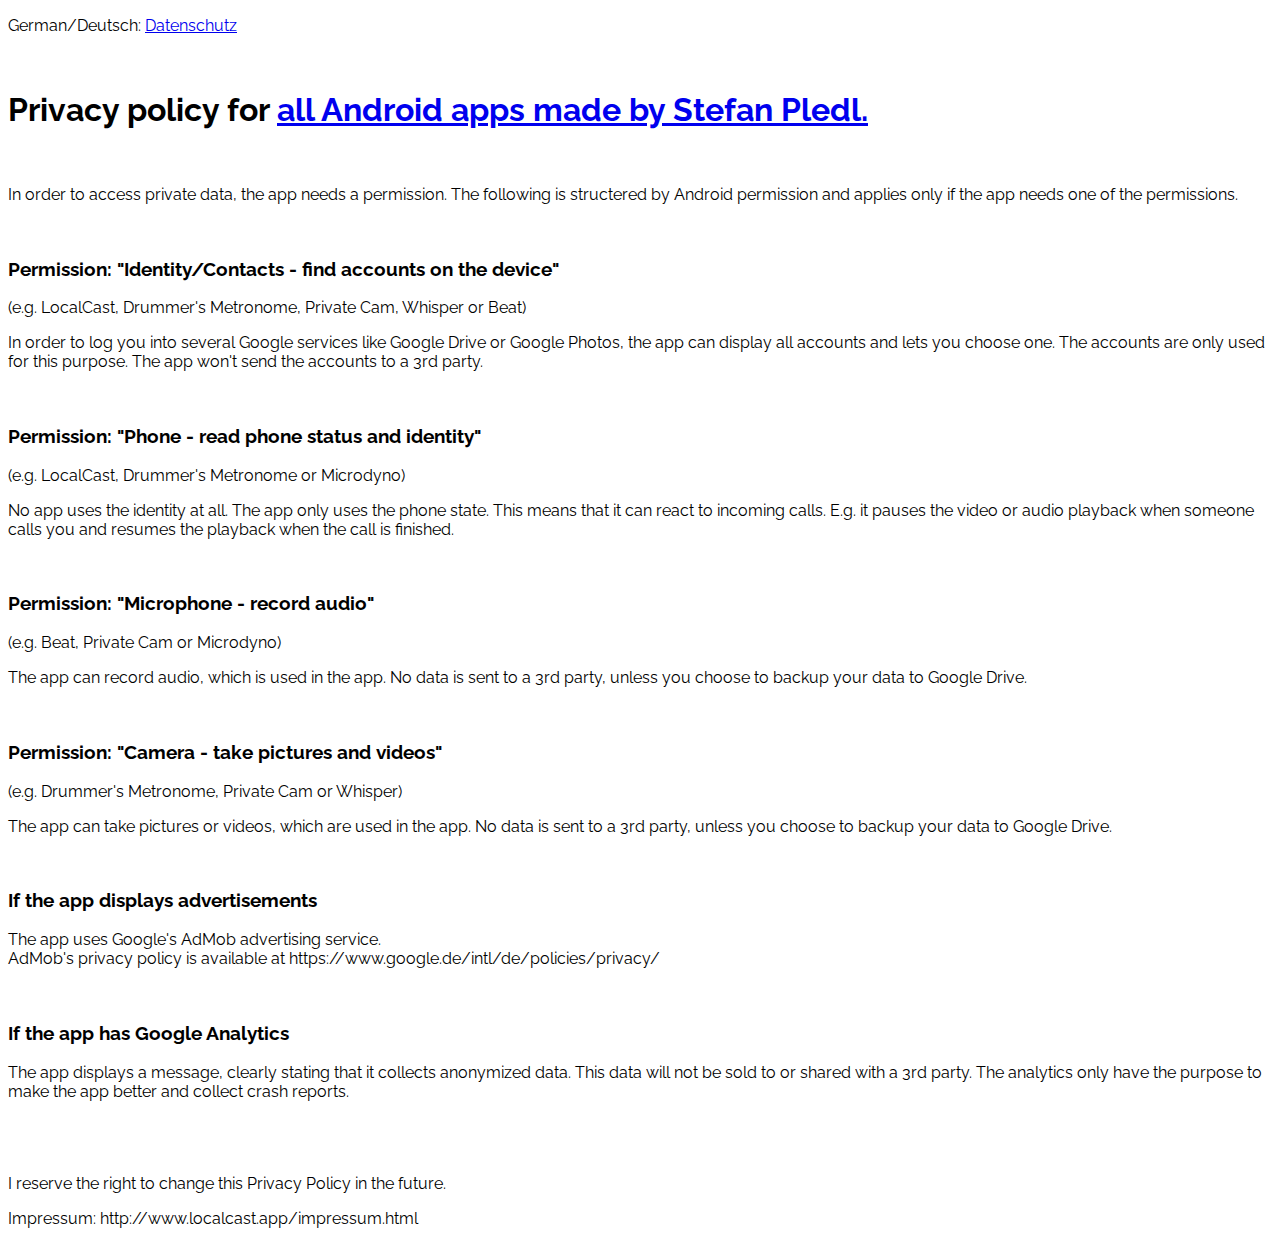
==== androidpermissions.html @ 36a939ad "Create androidpermissions.html" ====
<!DOCTYPE html>
<html>

<head>
    <meta charset="utf-8">
    <meta http-equiv="X-UA-Compatible" content="IE=edge">
    <title>Privacy policy</title>
    <meta name="Android Permissions">
    <link rel="stylesheet" href="main.css"> </head>
    <link href="https://fonts.googleapis.com/css?family=Raleway" rel="stylesheet">
    <style>
      body {
        font-family: 'Raleway', serif;
        font-size: 16px;
      }
    </style>
<body>
    <p>German/Deutsch: <a href="datenschutz.html"> Datenschutz</a><p>
    <br>
    <h1>Privacy policy for <a href="https://play.google.com/store/apps/dev?id=4965522548888268835">all Android apps made by Stefan Pledl.</a></h1>
    <br>
<p>In order to access private data, the app needs a permission. The following is structered by Android permission and applies only if the app needs one of the permissions.</p>
    <br>
    <h3>Permission: "Identity/Contacts - find accounts on the device"
    </h3>
    <p>(e.g. LocalCast, Drummer's Metronome, Private Cam, Whisper or Beat)</p>
   
    <p>In order to log you into several Google services like Google Drive or Google Photos, the app can display all accounts and lets you choose one. The accounts are only used for this purpose. The app won't send the accounts to a 3rd party.</p>
    
    <br>
        <h3>Permission: "Phone - read phone status and identity"</h3>
    <p>(e.g. LocalCast, Drummer's Metronome or Microdyno)</p>
    <p>No app uses the identity at all. The app only uses the phone state. This means that it can react to incoming calls. E.g. it pauses the video or audio playback when someone calls you and resumes the playback when the call is finished.</p>
    <br>
    <h3>Permission: "Microphone - record audio"</h3>
    <p> (e.g. Beat, Private Cam or Microdyno)</p>
    <p>The app can record audio, which is used in the app. No data is sent to a 3rd party, unless you choose to backup your data to Google Drive.</p>
    <br>
    <h3>Permission: "Camera - take pictures and videos"</h3>
    <p>(e.g. Drummer's Metronome, Private Cam or Whisper)</p>
    <p>The app can take pictures or videos, which are used in the app. No data is sent to a 3rd party, unless you choose to backup your data to Google Drive.</p>
<br>
    <h3>If the app displays advertisements</h3>
    <p>The app uses Google's AdMob advertising service.
        <br>AdMob's privacy policy is available at https://www.google.de/intl/de/policies/privacy/</p>
<br>
    <h3>If the app has Google Analytics</h3>
    <p>The app displays a message, clearly stating that it collects anonymized data. This data will not be sold to or shared with a 3rd party. The analytics only have the purpose to make the app better and collect crash reports.
    <br>

    
    
    <br><br><br>
    <p>I reserve the right to change this Privacy Policy in the future.</p>
    
    <p>Impressum: http://www.localcast.app/impressum.html</p>
</body>
</html>
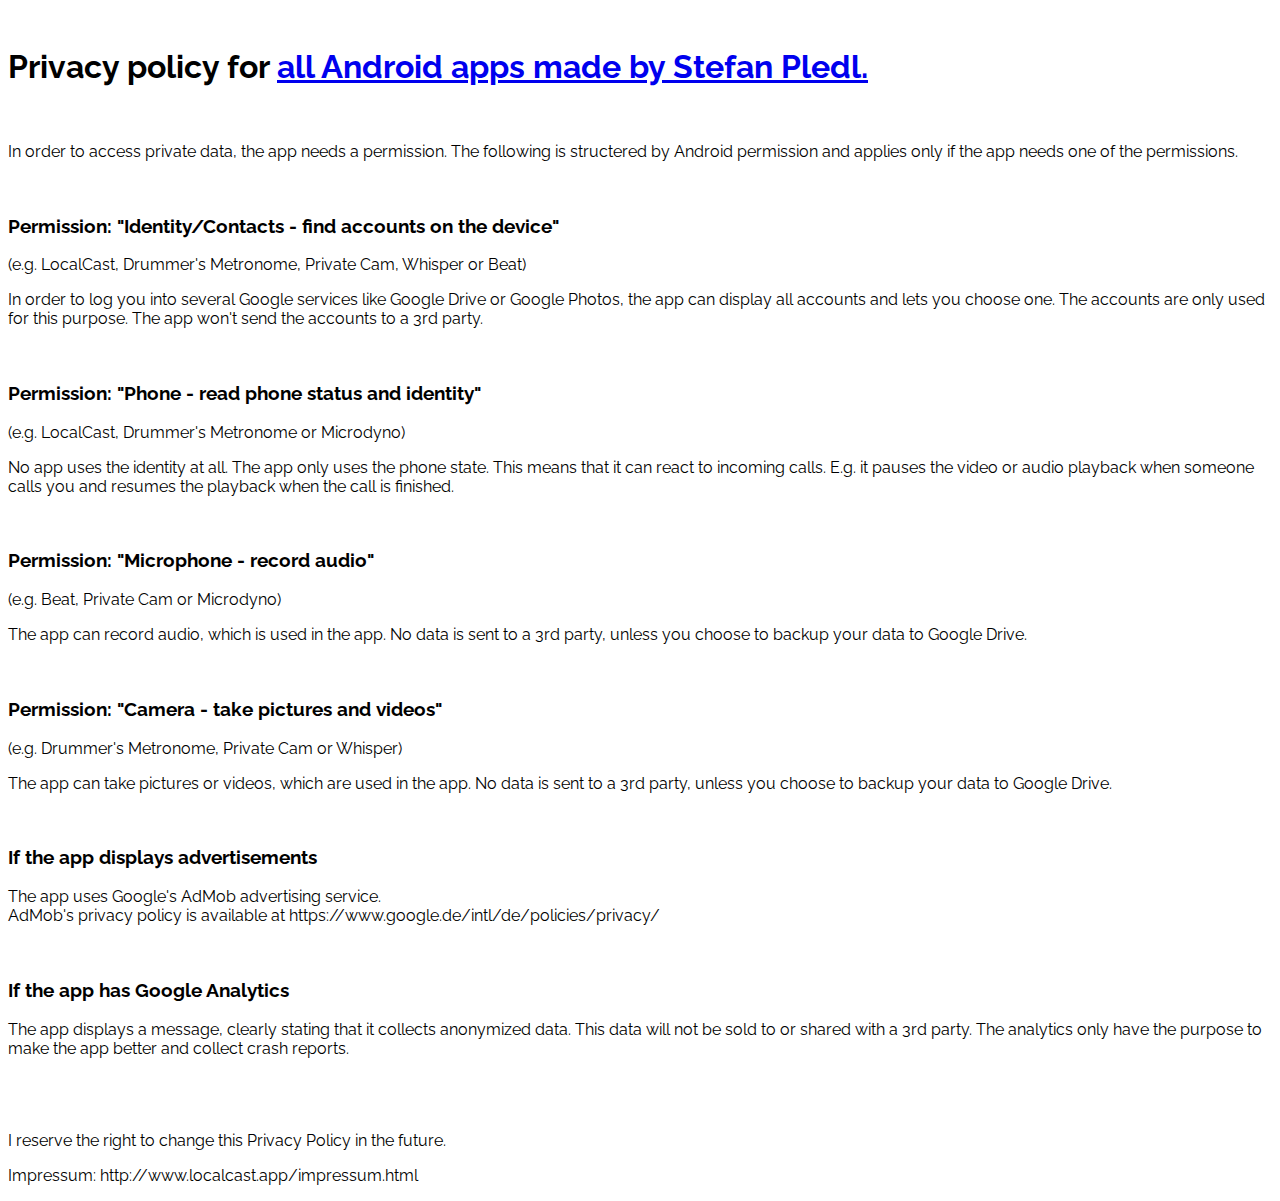
==== commit e38d2b8d: "Update androidpermissions.html" ====
--- a/androidpermissions.html
+++ b/androidpermissions.html
@@ -15,7 +15,11 @@
       }
     </style>
 <body>
-    <p>German/Deutsch: <a href="datenschutz.html"> Datenschutz</a><p>
+<div id="google_translate_element"></div><script type="text/javascript">
+function googleTranslateElementInit() {
+  new google.translate.TranslateElement({pageLanguage: 'en', layout: google.translate.TranslateElement.InlineLayout.SIMPLE}, 'google_translate_element');
+}
+</script><script type="text/javascript" src="//translate.google.com/translate_a/element.js?cb=googleTranslateElementInit"></script>
     <br>
     <h1>Privacy policy for <a href="https://play.google.com/store/apps/dev?id=4965522548888268835">all Android apps made by Stefan Pledl.</a></h1>
     <br>
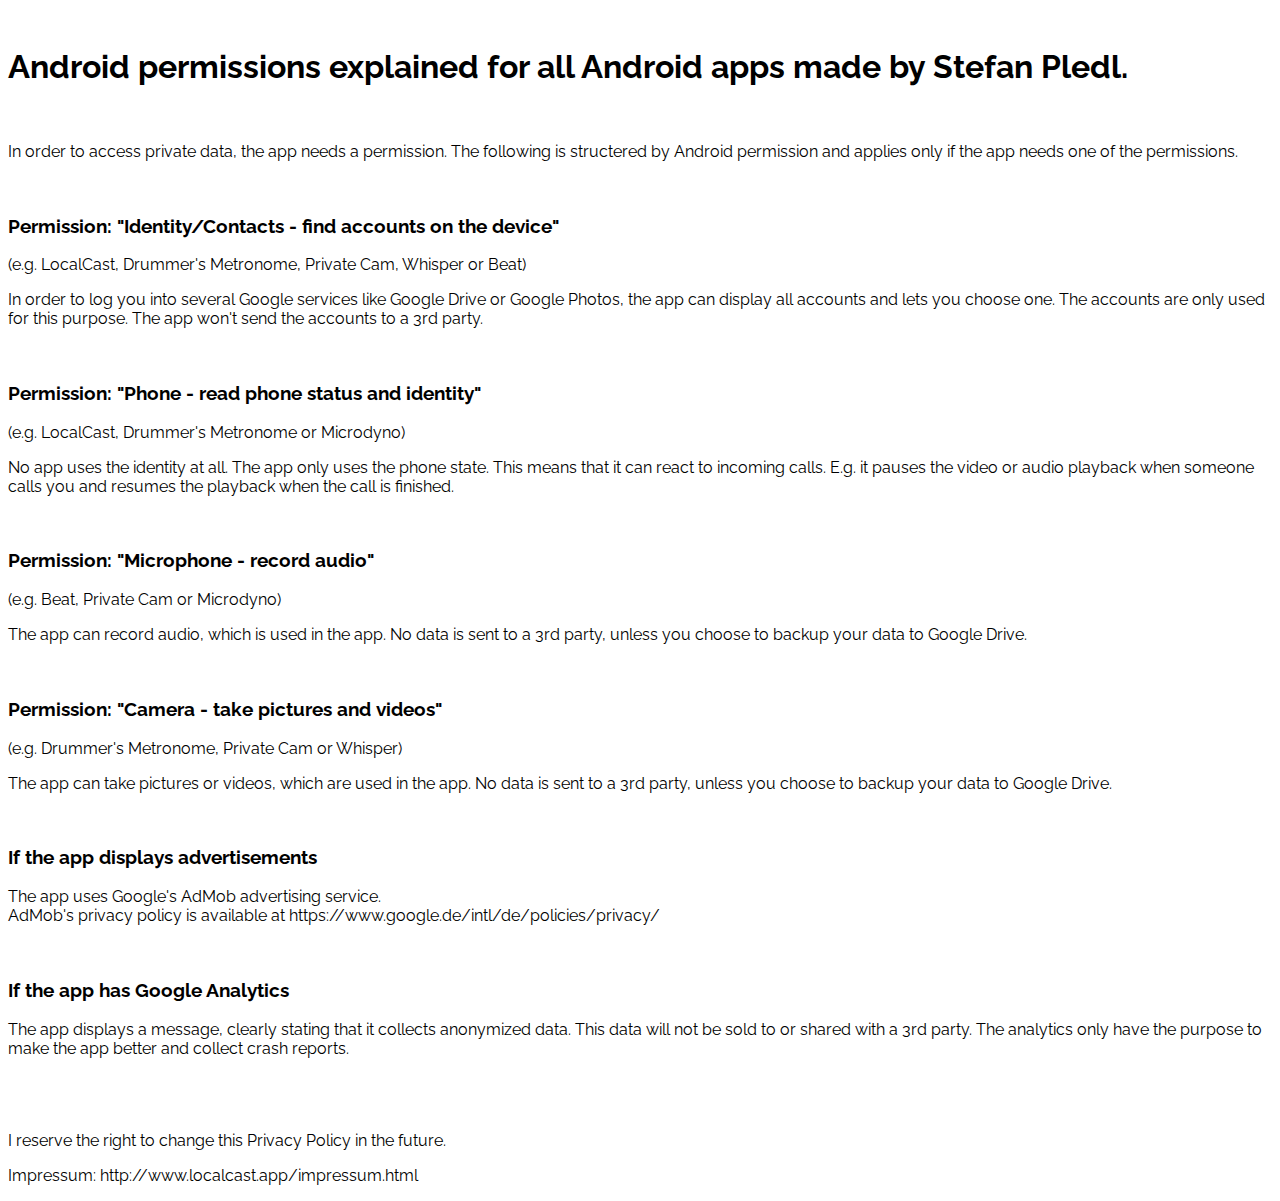
==== commit f5e7685e: "Update androidpermissions.html" ====
--- a/androidpermissions.html
+++ b/androidpermissions.html
@@ -21,7 +21,7 @@
 }
 </script><script type="text/javascript" src="//translate.google.com/translate_a/element.js?cb=googleTranslateElementInit"></script>
     <br>
-    <h1>Privacy policy for <a href="https://play.google.com/store/apps/dev?id=4965522548888268835">all Android apps made by Stefan Pledl.</a></h1>
+    <h1>Android permissions explained for all Android apps made by Stefan Pledl.</a></h1>
     <br>
 <p>In order to access private data, the app needs a permission. The following is structered by Android permission and applies only if the app needs one of the permissions.</p>
     <br>
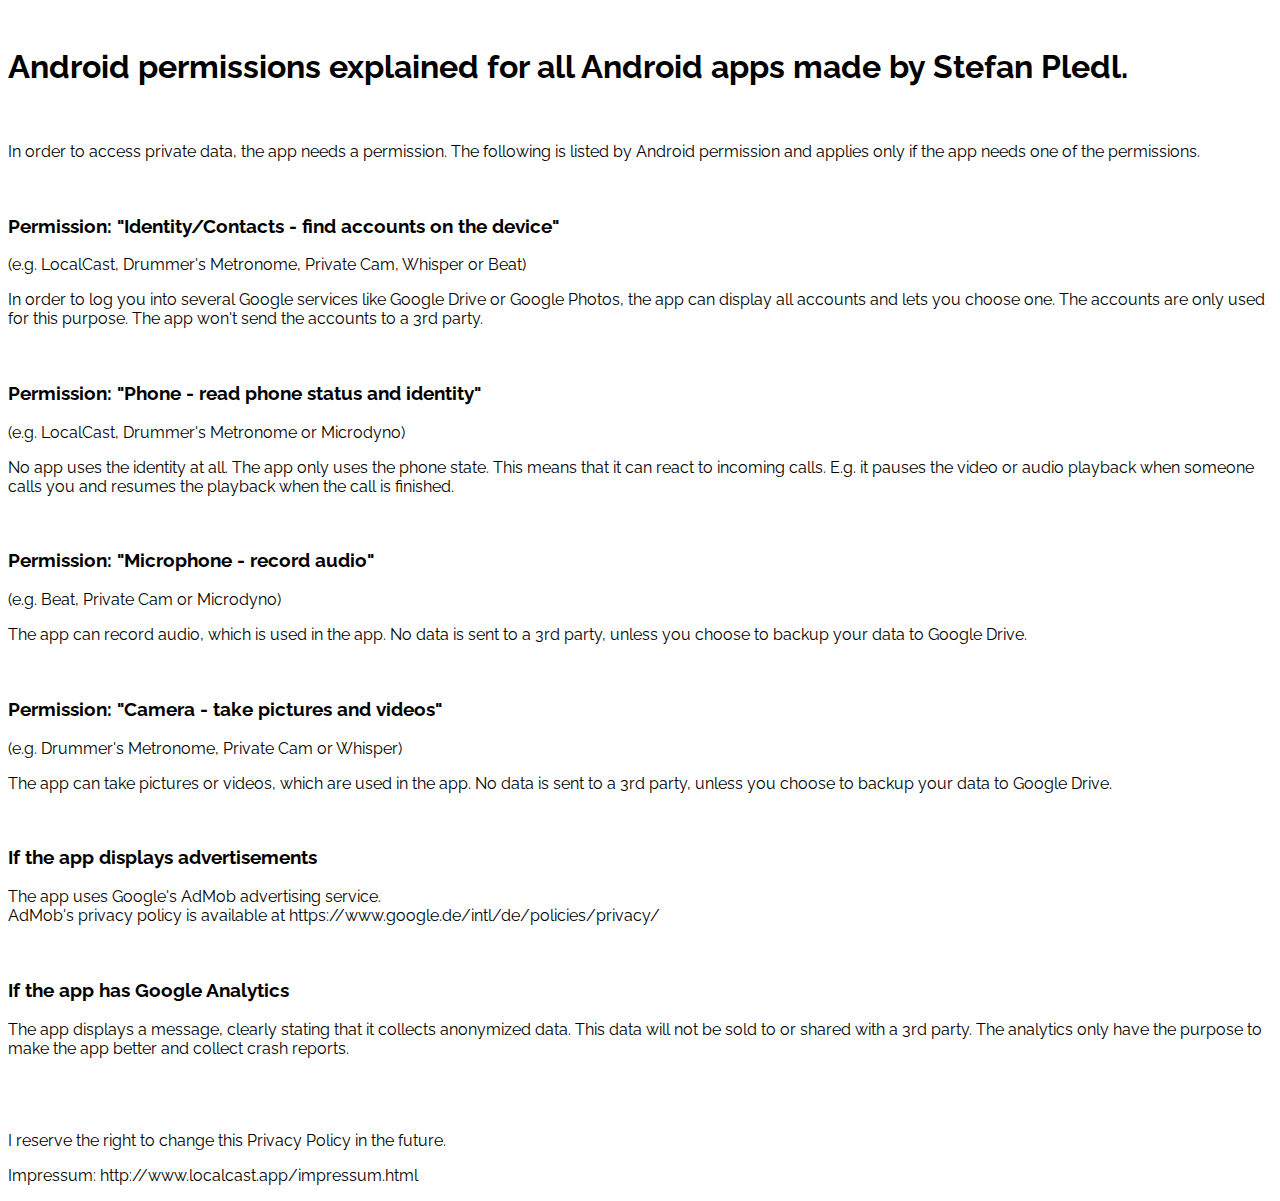
==== commit a68c7407: "Update androidpermissions.html" ====
--- a/androidpermissions.html
+++ b/androidpermissions.html
@@ -23,7 +23,7 @@
     <br>
     <h1>Android permissions explained for all Android apps made by Stefan Pledl.</a></h1>
     <br>
-<p>In order to access private data, the app needs a permission. The following is structered by Android permission and applies only if the app needs one of the permissions.</p>
+<p>In order to access private data, the app needs a permission. The following is listed by Android permission and applies only if the app needs one of the permissions.</p>
     <br>
     <h3>Permission: "Identity/Contacts - find accounts on the device"
     </h3>
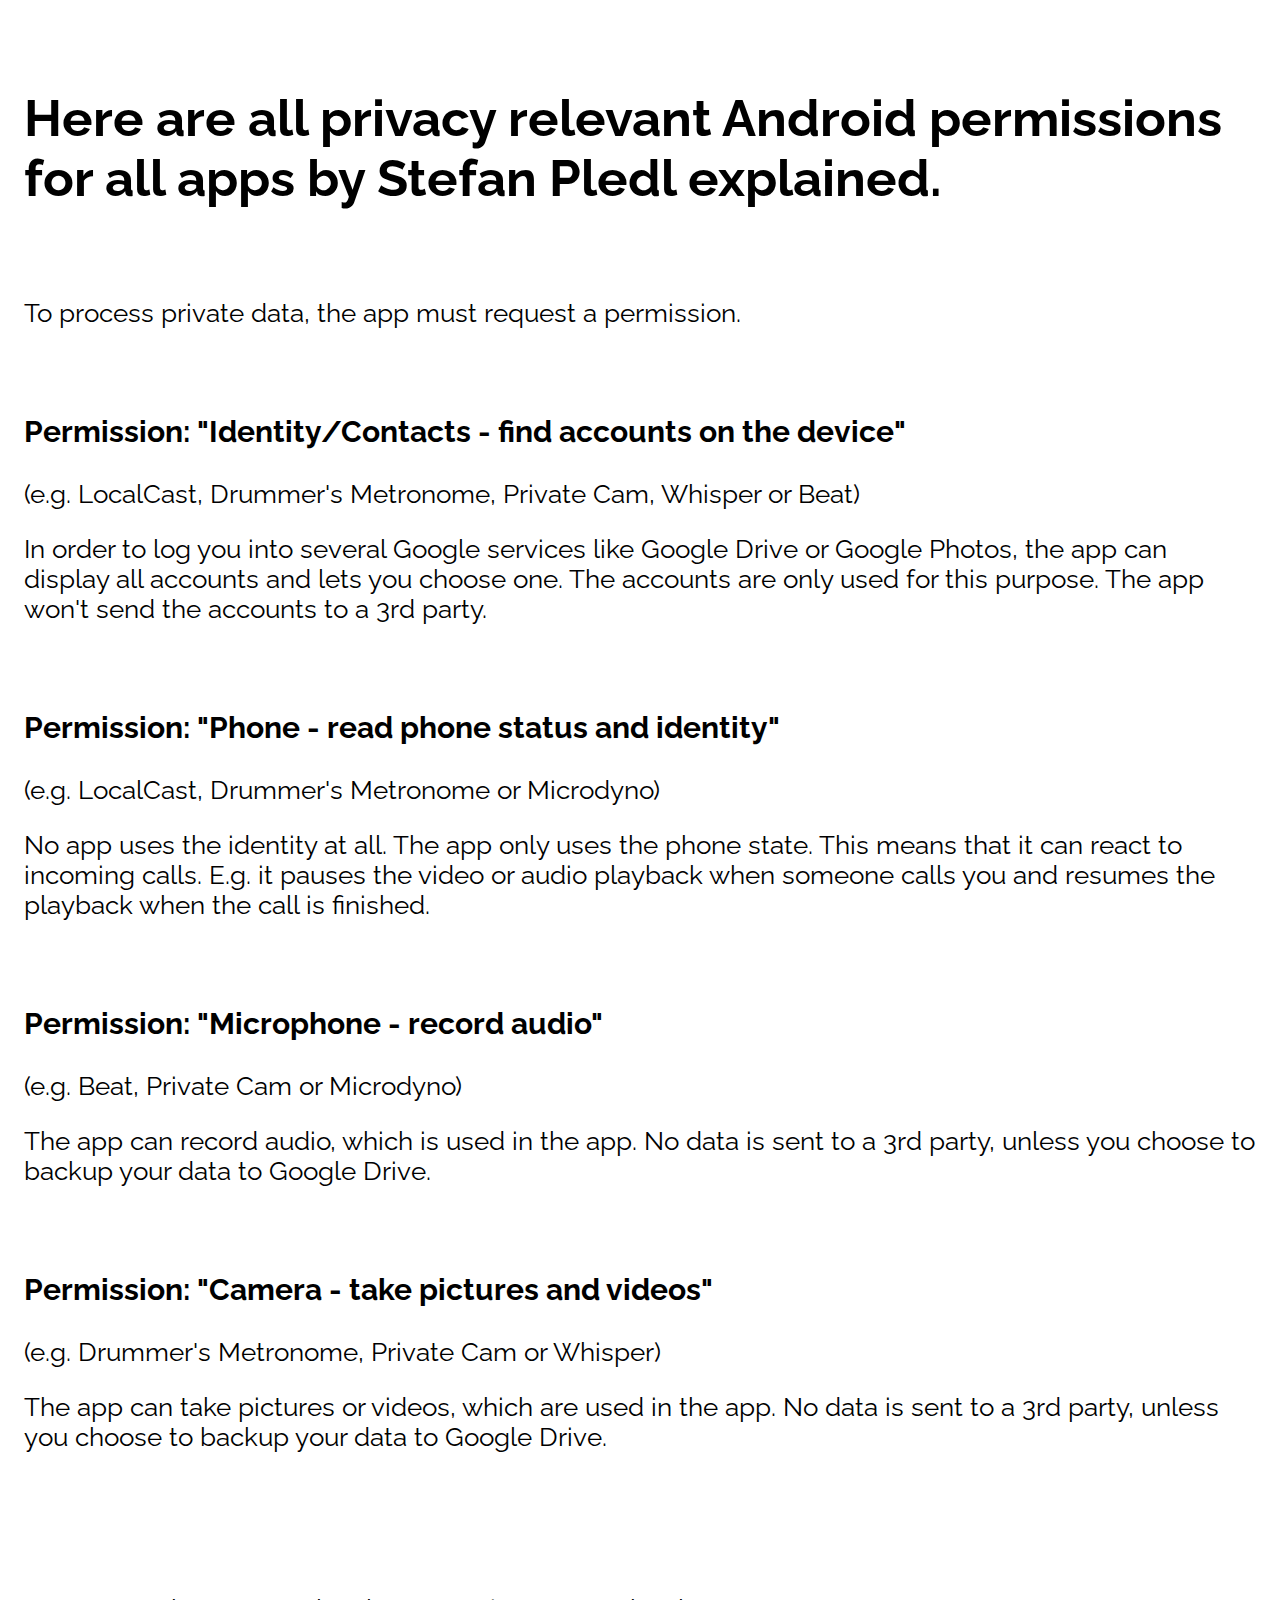
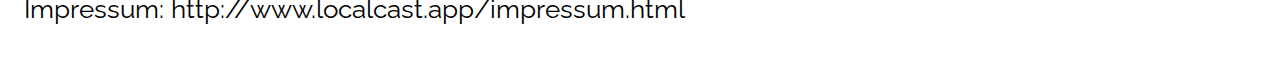
==== commit f76a99eb: "styling" ====
--- a/androidpermissions.html
+++ b/androidpermissions.html
@@ -11,8 +11,23 @@
     <style>
       body {
         font-family: 'Raleway', serif;
-        font-size: 16px;
-      }
+        font-size: 2vw;
+        padding: 12pt;
+    };
+    div {
+        height: auto;
+        width: auto;
+        white-space: pre-wrap;
+        /* css-3 */
+        white-space: -moz-pre-wrap;
+        /* Mozilla, since 1999 */
+        white-space: -pre-wrap;
+        /* Opera 4-6 */
+        white-space: -o-pre-wrap;
+        /* Opera 7 */
+        word-wrap: break-word;
+        /* Internet Explorer 5.5+ */
+    }
     </style>
 <body>
 <div id="google_translate_element"></div><script type="text/javascript">
@@ -20,19 +35,18 @@
   new google.translate.TranslateElement({pageLanguage: 'en', layout: google.translate.TranslateElement.InlineLayout.SIMPLE}, 'google_translate_element');
 }
 </script><script type="text/javascript" src="//translate.google.com/translate_a/element.js?cb=googleTranslateElementInit"></script>
+    <div>
     <br>
-    <h1>Android permissions explained for all Android apps made by Stefan Pledl.</a></h1>
+    <h1>Here are all privacy relevant Android permissions for all apps by Stefan Pledl explained.</h1>
     <br>
-<p>In order to access private data, the app needs a permission. The following is listed by Android permission and applies only if the app needs one of the permissions.</p>
+    <p>To process private data, the app must request a permission.</p>
     <br>
     <h3>Permission: "Identity/Contacts - find accounts on the device"
     </h3>
     <p>(e.g. LocalCast, Drummer's Metronome, Private Cam, Whisper or Beat)</p>
-   
     <p>In order to log you into several Google services like Google Drive or Google Photos, the app can display all accounts and lets you choose one. The accounts are only used for this purpose. The app won't send the accounts to a 3rd party.</p>
-    
     <br>
-        <h3>Permission: "Phone - read phone status and identity"</h3>
+    <h3>Permission: "Phone - read phone status and identity"</h3>
     <p>(e.g. LocalCast, Drummer's Metronome or Microdyno)</p>
     <p>No app uses the identity at all. The app only uses the phone state. This means that it can react to incoming calls. E.g. it pauses the video or audio playback when someone calls you and resumes the playback when the call is finished.</p>
     <br>
@@ -43,20 +57,10 @@
     <h3>Permission: "Camera - take pictures and videos"</h3>
     <p>(e.g. Drummer's Metronome, Private Cam or Whisper)</p>
     <p>The app can take pictures or videos, which are used in the app. No data is sent to a 3rd party, unless you choose to backup your data to Google Drive.</p>
-<br>
-    <h3>If the app displays advertisements</h3>
-    <p>The app uses Google's AdMob advertising service.
-        <br>AdMob's privacy policy is available at https://www.google.de/intl/de/policies/privacy/</p>
-<br>
-    <h3>If the app has Google Analytics</h3>
-    <p>The app displays a message, clearly stating that it collects anonymized data. This data will not be sold to or shared with a 3rd party. The analytics only have the purpose to make the app better and collect crash reports.
-    <br>
 
     
-    
-    <br><br><br>
-    <p>I reserve the right to change this Privacy Policy in the future.</p>
-    
+    <br><br><br>    
     <p>Impressum: http://www.localcast.app/impressum.html</p>
-</body>
+</div>
+    </body>
 </html>
